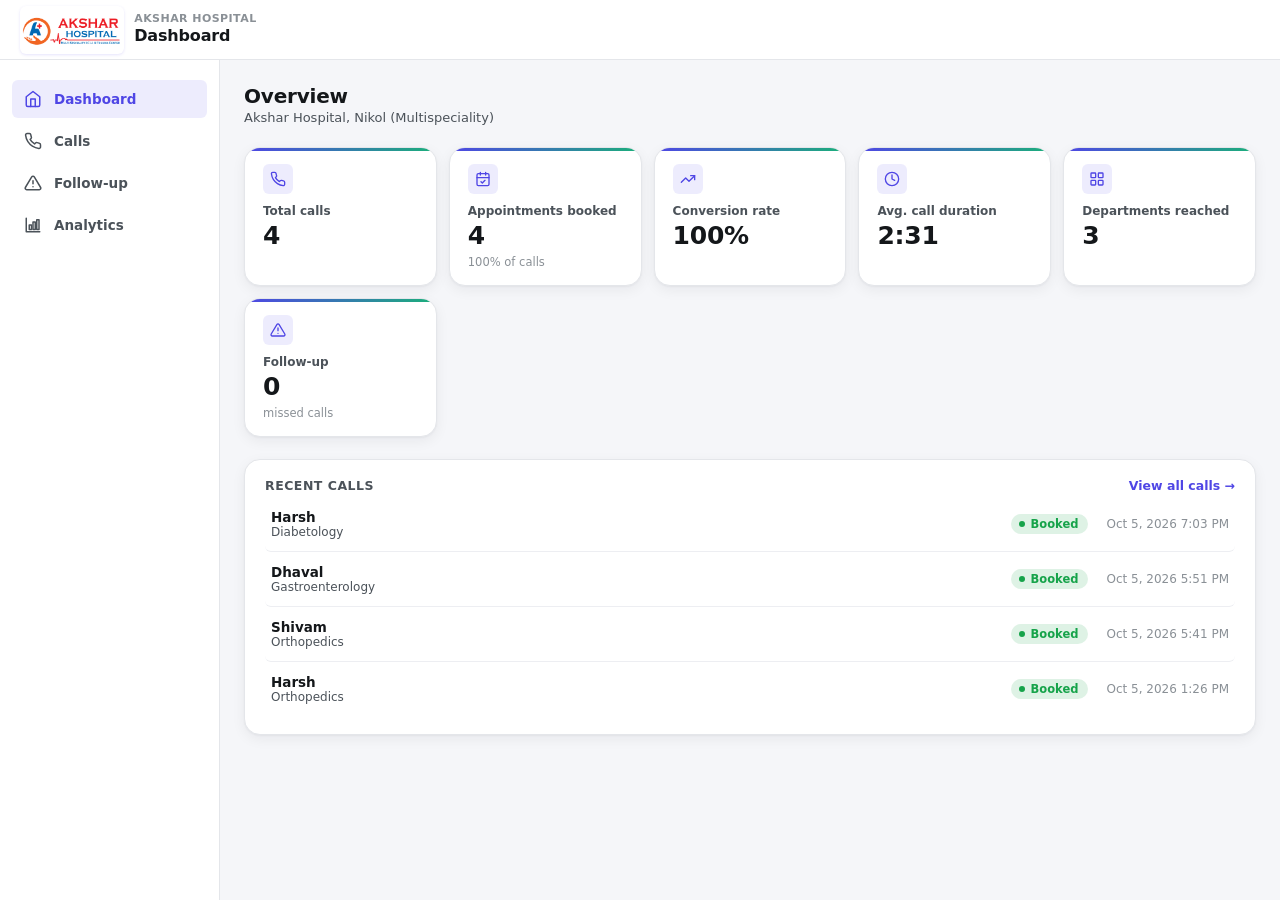
==== dashboard/index.html @ 6be966c0 "Initializing" ====
<!doctype html>
<html lang="en">
<head>
<meta charset="UTF-8" />
<meta name="viewport" content="width=device-width, initial-scale=1.0" />
<title>Dashboard — Akshar Hospital Call Analytics</title>
<link rel="stylesheet" href="assets/app.css" />
</head>
<body data-page="dashboard" data-title="Dashboard" data-show-range="false">
<div class="app-shell">
  <div class="body-row">
    <main class="page-content" id="page-content">
      <div class="page-inner">

        <div class="page-header">
          <div>
            <h1>Overview</h1>
            <p>Akshar Hospital, Nikol (Multispeciality)</p>
          </div>
        </div>

        <div class="kpi-row" id="kpi-row"></div>

        <div class="card">
          <div class="section-header">
            <h2 style="margin:0;">Recent calls</h2>
            <a class="view-all" href="calls.html">View all calls →</a>
          </div>
          <div class="recent-list" id="recent-list"></div>
        </div>


      </div>
    </main>
  </div>
</div>

<script src="calls_data.js"></script>
<script src="assets/dashboard-lib.js"></script>
<script src="assets/layout.js"></script>
<script>
(function () {
  const lib = window.DashboardLib;
  const data = (typeof CALLS_DATA !== "undefined") ? CALLS_DATA : [];

  lib.renderKPIs("kpi-row", data);

  const recent = lib.sortByNewest(data).slice(0, 5);
  const list = document.getElementById("recent-list");
  if (!recent.length) {
    list.innerHTML = `<div class="empty-state">${lib.ICONS.search}<div>No calls yet.</div></div>`;
  } else {
    list.innerHTML = recent.map(r => {
      const when = r.call_datetime_display || r.call_date || "—";
      const who = r.caller_name || "Not given";
      const dept = r.department || "—";
      return `
        <a class="recent-item" href="call.html?id=${encodeURIComponent(r.id)}">
          <div class="who">
            <div class="who-text">
              <div class="name">${lib.escapeHtml(who)}</div>
              <div class="meta">${lib.escapeHtml(dept)}</div>
            </div>
          </div>
          <div class="recent-right">
            ${lib.statusBadge(r)}
            <span class="when">${lib.escapeHtml(when)}</span>
          </div>
        </a>
      `;
    }).join("");
  }
})();
</script>
</body>
</html>
---- dashboard/assets/app.css ----
/* Shared styles for all dashboard pages. Deliberately a single formal
   light theme — white cards on a soft neutral page, no dark-mode switch. */
:root {
  color-scheme: light;
  --page:           #f5f6f9;
  --surface-1:      #ffffff;
  --surface-2:      #fbfbfd;
  --text-primary:   #14171a;
  --text-secondary: #4b5259;
  --muted:          #8a9096;
  --gridline:       #edeef2;
  --baseline:       #d7dbde;
  --border:         #e4e6ea;

  --accent:         #4f46e5; /* indigo — AI/voice identity */
  --accent-dark:    #3f37c9;
  --accent-soft:    color-mix(in srgb, var(--accent) 10%, transparent);
  --accent-soft-2:  color-mix(in srgb, var(--accent) 6%, transparent);

  --series-1:       #4f46e5;
  --series-2:       #eb6834;
  --series-3:       #1baf7a;
  --status-good:    #16a34a;
  --status-good-soft: color-mix(in srgb, var(--status-good) 14%, transparent);
  --status-warning: #f59e0b;
  --status-critical:#dc2626;
  --status-critical-soft: color-mix(in srgb, var(--status-critical) 12%, transparent);
  --chip-bg:        #f1f2f8;

  --radius-sm: 6px;
  --radius-md: 10px;
  --radius-lg: 16px;

  --shadow-sm: 0 1px 2px rgba(16, 24, 32, 0.04);
  --shadow-md: 0 1px 2px rgba(16, 24, 32, 0.04), 0 4px 14px rgba(16, 24, 32, 0.06);
  --shadow-lg: 0 2px 4px rgba(16, 24, 32, 0.05), 0 12px 28px rgba(16, 24, 32, 0.08);
  --card-shadow: var(--shadow-md);

  --sidebar-w: 220px;
  --topbar-h: 60px;
}

* { box-sizing: border-box; }
html, body { height: 100%; }
body {
  margin: 0;
  font-family: system-ui, -apple-system, "Segoe UI", sans-serif;
  background: var(--page);
  color: var(--text-primary);
  -webkit-font-smoothing: antialiased;
}
a { color: var(--accent); }
button { font-family: inherit; }
:focus-visible { outline: 2px solid var(--accent); outline-offset: 2px; border-radius: 4px; }

/* ================= App shell (sidebar + topbar) ================= */
.app-shell { min-height: 100vh; display: flex; flex-direction: column; }

.topbar {
  height: var(--topbar-h); flex: 0 0 auto; display: flex; align-items: center; gap: 14px;
  padding: 0 20px; background: var(--surface-1); border-bottom: 1px solid var(--border);
  position: sticky; top: 0; z-index: 30;
}
.icon-btn {
  display: inline-flex; align-items: center; justify-content: center; width: 34px; height: 34px;
  border-radius: var(--radius-sm); border: 1px solid transparent; background: transparent; color: var(--text-secondary);
  cursor: pointer; transition: background 0.12s ease, color 0.12s ease; flex: 0 0 auto;
}
.icon-btn svg { width: 18px; height: 18px; }
.icon-btn:hover { background: var(--accent-soft-2); color: var(--text-primary); }
.topbar .menu-btn { display: none; }
.topbar .brand { display: flex; align-items: center; gap: 10px; min-width: 0; }
.topbar .brand-mark {
  flex: 0 0 auto; width: auto; height: 48px; border-radius: var(--radius-sm);
  background: #fff; color: #fff; padding: 2px;
  display: flex; align-items: center; justify-content: center; overflow: hidden;
  box-shadow: 0 1px 3px color-mix(in srgb, var(--accent) 15%, transparent);
}
.topbar .brand-mark svg { width: 16px; height: 16px; }
.topbar .brand-mark img { width: auto; height: 100%; object-fit: contain; }
.topbar .brand-text { min-width: 0; }
.topbar .brand-name { font-size: 11px; font-weight: 700; color: var(--muted); text-transform: uppercase; letter-spacing: 0.04em; line-height: 1.3; }
.topbar .page-title { font-size: 16px; font-weight: 700; letter-spacing: -0.01em; line-height: 1.3; white-space: nowrap; overflow: hidden; text-overflow: ellipsis; }
.topbar .spacer { flex: 1 1 auto; }
.range-chip {
  display: inline-flex; align-items: center; gap: 6px; background: var(--surface-2); border: 1px solid var(--border);
  border-radius: 999px; padding: 7px 14px; font-size: 12.5px; font-weight: 600; color: var(--text-secondary); white-space: nowrap;
}
.range-chip svg { width: 14px; height: 14px; color: var(--muted); flex: 0 0 auto; }

.body-row { flex: 1 1 auto; display: flex; min-height: 0; position: relative; }

.sidebar {
  position: relative;
  flex: 0 0 var(--sidebar-w); width: var(--sidebar-w); background: var(--surface-1); border-right: 1px solid var(--border);
  display: flex; flex-direction: column; padding: 16px 12px;
}
.sidebar nav { display: flex; flex-direction: column; gap: 4px; flex: 1 1 auto; margin-top: 4px; }
.sidebar .nav-link {
  display: flex; align-items: center; gap: 12px; padding: 10px 12px; border-radius: var(--radius-sm);
  color: var(--text-secondary); text-decoration: none; font-size: 13.5px; font-weight: 600;
  transition: background 0.12s ease, color 0.12s ease; white-space: nowrap; overflow: hidden;
}
.sidebar .nav-link .nav-icon { flex: 0 0 auto; width: 18px; height: 18px; display: flex; }
.sidebar .nav-link .nav-icon svg { width: 18px; height: 18px; }
.sidebar .nav-link:hover { background: var(--accent-soft-2); color: var(--text-primary); }
.sidebar .nav-link.active { background: var(--accent-soft); color: var(--accent); }

.sidebar-backdrop {
  position: fixed; inset: 0; background: rgba(20, 23, 26, 0.45); z-index: 35; opacity: 0; pointer-events: none;
  transition: opacity 0.18s ease;
}
.sidebar-backdrop.visible { opacity: 1; pointer-events: auto; }

main.page-content { flex: 1 1 auto; min-width: 0; padding: 24px 24px 64px; }
.page-inner { max-width: 1180px; margin: 0 auto; }

@media (max-width: 880px) {
  .topbar .menu-btn { display: inline-flex; }
  .sidebar {
    position: fixed; top: 0; left: 0; bottom: 0; z-index: 40; width: 240px; flex-basis: 240px;
    transform: translateX(-100%); box-shadow: var(--shadow-lg);
  }
  .sidebar.mobile-open { transform: translateX(0); }
  main.page-content { padding: 18px 16px 48px; }
}

/* ================= Page header (per-page intro line) ================= */
.page-header { display: flex; align-items: flex-end; justify-content: space-between; gap: 16px; margin-bottom: 22px; flex-wrap: wrap; }
.page-header h1 { font-size: 20px; font-weight: 700; margin: 0 0 2px; letter-spacing: -0.01em; }
.page-header p { margin: 0; color: var(--text-secondary); font-size: 13px; }

/* ================= KPI tiles ================= */
.kpi-row { display: grid; grid-template-columns: repeat(auto-fit, minmax(170px, 1fr)); gap: 12px; margin-bottom: 22px; }
.kpi-tile {
  position: relative; overflow: hidden;
  background: var(--surface-1); border: 1px solid var(--border); border-radius: var(--radius-lg);
  padding: 16px 18px; box-shadow: var(--card-shadow);
  transition: box-shadow 0.15s ease, transform 0.15s ease;
}
.kpi-tile:hover { box-shadow: var(--shadow-lg); transform: translateY(-1px); }
.kpi-tile-link { cursor: pointer; }
.kpi-tile-link:hover { border-color: var(--accent); }
.kpi-tile-link:focus-visible { outline: 2px solid var(--accent); outline-offset: 2px; }
.kpi-tile::before {
  content: ""; position: absolute; inset: 0 0 auto 0; height: 3px;
  background: linear-gradient(90deg, var(--accent), var(--series-3));
}
.kpi-tile .icon {
  width: 30px; height: 30px; border-radius: var(--radius-sm); margin-bottom: 10px;
  background: var(--accent-soft); color: var(--accent);
  display: flex; align-items: center; justify-content: center;
}
.kpi-tile .icon svg { width: 16px; height: 16px; }
.kpi-tile .label { font-size: 12px; color: var(--text-secondary); margin-bottom: 4px; font-weight: 600; }
.kpi-tile .value { font-size: 25px; font-weight: 700; line-height: 1.15; letter-spacing: -0.01em; }
.kpi-tile .sub { font-size: 11.5px; color: var(--muted); margin-top: 4px; }

/* ================= Chart row / cards ================= */
.chart-row { display: grid; grid-template-columns: 1.2fr 1fr; gap: 14px; margin-bottom: 22px; align-items: stretch; }
@media (max-width: 820px) { .chart-row { grid-template-columns: 1fr; } }
.card {
  background: var(--surface-1); border: 1px solid var(--border); border-radius: var(--radius-lg);
  padding: 18px 20px; box-shadow: var(--card-shadow); margin-bottom: 22px;
}
.card:last-child { margin-bottom: 0; }
.chart-row .card { margin-bottom: 0; }
.card h2 {
  font-size: 12.5px; font-weight: 700; margin: 0 0 14px; color: var(--text-secondary);
  text-transform: uppercase; letter-spacing: 0.04em;
}

.bar-row { display: flex; align-items: center; gap: 10px; margin-bottom: 12px; position: relative; }
.bar-row:last-child { margin-bottom: 0; }
.bar-row .bar-label {
  width: 128px; flex: 0 0 128px; font-size: 12.5px; color: var(--text-secondary);
  text-align: right; padding-right: 2px; line-height: 1.3;
}
.bar-track { flex: 1; height: 16px; background: var(--gridline); border-radius: 999px; overflow: hidden; }
.bar-fill {
  height: 100%; border-radius: 999px; min-width: 6px;
  background: linear-gradient(90deg, var(--accent), color-mix(in srgb, var(--accent) 60%, var(--series-3)));
  transition: width 0.5s cubic-bezier(0.22, 1, 0.36, 1);
}
.bar-count { width: 26px; flex: 0 0 26px; font-size: 12.5px; color: var(--text-secondary); font-variant-numeric: tabular-nums; font-weight: 600; }

.outcome-bar { height: 20px; border-radius: 999px; overflow: hidden; display: flex; background: var(--gridline); margin-bottom: 12px; }
.outcome-seg { height: 100%; transition: width 0.5s cubic-bezier(0.22, 1, 0.36, 1); }
.outcome-seg.booked { background: linear-gradient(90deg, var(--status-good), color-mix(in srgb, var(--status-good) 70%, var(--series-3))); }
.outcome-seg.pending { background: var(--muted); opacity: 0.55; }
.legend { display: flex; gap: 18px; font-size: 12.5px; color: var(--text-secondary); flex-wrap: wrap; }
.legend .swatch { width: 10px; height: 10px; border-radius: 3px; display: inline-block; margin-right: 6px; vertical-align: middle; }
.outcome-pct { font-size: 32px; font-weight: 700; margin: 2px 0 8px; letter-spacing: -0.01em; }

/* ================= Filters ================= */
.filters { display: flex; gap: 10px; flex-wrap: wrap; margin-bottom: 16px; }
.filters .field { position: relative; }
.filters input, .filters select {
  background: var(--surface-2); border: 1px solid var(--border); color: var(--text-primary);
  border-radius: var(--radius-sm); padding: 9px 12px; font-size: 13px; font-family: inherit;
  height: 38px; transition: border-color 0.15s ease, background 0.15s ease;
}
.filters input:hover, .filters select:hover { border-color: var(--muted); }
.filters input:focus, .filters select:focus { background: var(--surface-1); border-color: var(--accent); }
.filters .field.search { flex: 1; min-width: 220px; }
.filters .field.search svg {
  position: absolute; left: 11px; top: 50%; transform: translateY(-50%);
  width: 14px; height: 14px; color: var(--muted); pointer-events: none;
}
.filters .field.search input { width: 100%; padding-left: 32px; }
.filters select { cursor: pointer; }

/* ================= Table ================= */
.table-scroll { overflow-x: auto; }
table { width: 100%; border-collapse: collapse; font-size: 13px; }
thead th {
  text-align: left; font-size: 11px; text-transform: uppercase; letter-spacing: 0.04em;
  color: var(--muted); font-weight: 700; padding: 8px 10px; border-bottom: 1px solid var(--baseline);
  white-space: nowrap;
}
tbody td { padding: 12px 10px; border-bottom: 1px solid var(--gridline); vertical-align: top; }
tbody tr.call-row { cursor: pointer; transition: background 0.12s ease; }
tbody tr.call-row:hover { background: var(--accent-soft-2); }
tbody tr.call-row:focus-visible { outline-offset: -2px; }
.phone-cell { font-variant-numeric: tabular-nums; }
.badge {
  display: inline-flex; align-items: center; gap: 6px; padding: 3px 10px 3px 8px;
  border-radius: 999px; font-size: 11.5px; font-weight: 700;
}
.badge .dot { width: 6px; height: 6px; border-radius: 50%; flex: 0 0 auto; }
.badge.booked { background: var(--status-good-soft); color: var(--status-good); }
.badge.booked .dot { background: var(--status-good); }
.badge.pending { background: var(--chip-bg); color: var(--text-secondary); }
.badge.pending .dot { background: var(--muted); }
.badge.missed { background: color-mix(in srgb, var(--status-warning) 16%, transparent); color: var(--status-warning); }
.badge.missed .dot { background: var(--status-warning); }
.muted-cell { color: var(--muted); }

/* ================= Call detail content (used inline or standalone) ================= */
.detail-panel { padding: 0; }
.detail-grid { display: grid; grid-template-columns: 1fr 1fr; gap: 22px; }
@media (max-width: 700px) { .detail-grid { grid-template-columns: 1fr; } }
.detail-grid h3 { font-size: 11px; text-transform: uppercase; letter-spacing: 0.04em; color: var(--muted); margin: 0 0 8px; font-weight: 700; }
.detail-grid h3:not(:first-child) { margin-top: 16px; }
.detail-grid p { margin: 0 0 4px; color: var(--text-secondary); line-height: 1.55; }
.chips { display: flex; flex-wrap: wrap; gap: 6px; margin-bottom: 4px; }
.chip { background: var(--chip-bg); color: var(--text-secondary); font-size: 12px; font-weight: 600; padding: 4px 10px; border-radius: 999px; }
audio { width: 100%; height: 36px; margin-top: 4px; accent-color: var(--accent); }
a.transcript-link { font-size: 12.5px; color: var(--accent); text-decoration: none; font-weight: 600; }
a.transcript-link:hover { text-decoration: underline; }
button.transcript-toggle {
  display: inline-flex; align-items: center; gap: 6px;
  font-size: 12.5px; font-weight: 600; font-family: inherit; color: var(--accent); background: var(--surface-1);
  border: 1px solid var(--border); border-radius: var(--radius-sm); padding: 7px 12px; cursor: pointer;
  transition: background 0.15s ease, border-color 0.15s ease;
}
button.transcript-toggle svg { width: 12px; height: 12px; transition: transform 0.15s ease; }
button.transcript-toggle[aria-expanded="true"] svg { transform: rotate(180deg); }
button.transcript-toggle:hover { background: var(--accent-soft-2); border-color: var(--accent); }
pre.transcript-pane {
  margin: 10px 0 0; max-height: 340px; overflow-y: auto; white-space: pre-wrap; word-break: break-word;
  background: var(--surface-1); border: 1px solid var(--border); border-radius: var(--radius-sm); padding: 12px 14px;
  font-size: 12px; line-height: 1.6; color: var(--text-secondary); font-family: inherit;
}
pre.transcript-pane.is-error {
  display: flex; align-items: flex-start; gap: 8px;
  background: var(--status-critical-soft); border-color: color-mix(in srgb, var(--status-critical) 30%, var(--border));
  color: var(--status-critical); white-space: normal;
}
pre.transcript-pane.is-error svg { width: 15px; height: 15px; flex: 0 0 auto; margin-top: 1px; }

/* ================= Back link (Call Details page) ================= */
.back-link {
  display: inline-flex; align-items: center; gap: 6px; font-size: 13px; font-weight: 600;
  color: var(--text-secondary); text-decoration: none; margin-bottom: 16px;
}
.back-link svg { width: 15px; height: 15px; }
.back-link:hover { color: var(--accent); }

/* ================= Recent calls (Dashboard) ================= */
.section-header { display: flex; align-items: center; justify-content: space-between; margin-bottom: 4px; }
.section-header .view-all { font-size: 12.5px; font-weight: 600; color: var(--accent); text-decoration: none; }
.section-header .view-all:hover { text-decoration: underline; }
.recent-list { display: flex; flex-direction: column; }
.recent-item {
  display: flex; align-items: center; justify-content: space-between; gap: 14px; padding: 12px 6px;
  border-bottom: 1px solid var(--gridline); text-decoration: none; color: inherit; border-radius: var(--radius-sm);
  transition: background 0.12s ease;
}
.recent-item:last-child { border-bottom: none; }
.recent-item:hover { background: var(--accent-soft-2); }
.recent-item .who { display: flex; align-items: center; gap: 10px; min-width: 0; }
.recent-item .who-text { min-width: 0; }
.recent-item .name { font-weight: 600; font-size: 13.5px; white-space: nowrap; overflow: hidden; text-overflow: ellipsis; }
.recent-item .meta { font-size: 12px; color: var(--text-secondary); white-space: nowrap; overflow: hidden; text-overflow: ellipsis; }
.recent-item .when { font-size: 12px; color: var(--muted); white-space: nowrap; flex: 0 0 auto; margin-left: 8px; }
.recent-item .recent-right { display: flex; align-items: center; gap: 10px; flex: 0 0 auto; }

/* ================= Empty / not-found states ================= */
.empty-state { text-align: center; padding: 48px 0; color: var(--muted); font-size: 13.5px; }
.empty-state svg { width: 30px; height: 30px; margin-bottom: 10px; color: var(--muted); opacity: 0.7; }

/* ================= Footer ================= */
footer.note { margin-top: 8px; font-size: 12px; color: var(--muted); text-align: center; line-height: 1.6; }
footer.note code { background: var(--chip-bg); padding: 1px 5px; border-radius: 4px; font-size: 11.5px; }

/* ================= Responsive: table becomes a card list ================= */
@media (max-width: 700px) {
  .filters .field.search { flex-basis: 100%; }
  .table-scroll { overflow-x: visible; }
  table, tbody, tbody tr.call-row { display: block; width: 100%; }
  thead { display: none; }
  tbody tr.call-row {
    border: 1px solid var(--border); border-radius: var(--radius-md); margin-bottom: 10px;
    padding: 4px 4px; box-shadow: var(--shadow-sm);
  }
  tbody tr.call-row:hover { background: var(--surface-1); }
  tbody td {
    display: flex; justify-content: space-between; align-items: center; gap: 12px;
    padding: 9px 12px; border-bottom: 1px solid var(--gridline); text-align: right;
  }
  tbody td:last-child { border-bottom: none; }
  tbody td::before {
    content: attr(data-label); font-size: 11px; font-weight: 700; text-transform: uppercase;
    letter-spacing: 0.03em; color: var(--muted); text-align: left; flex: 0 0 auto;
  }
}
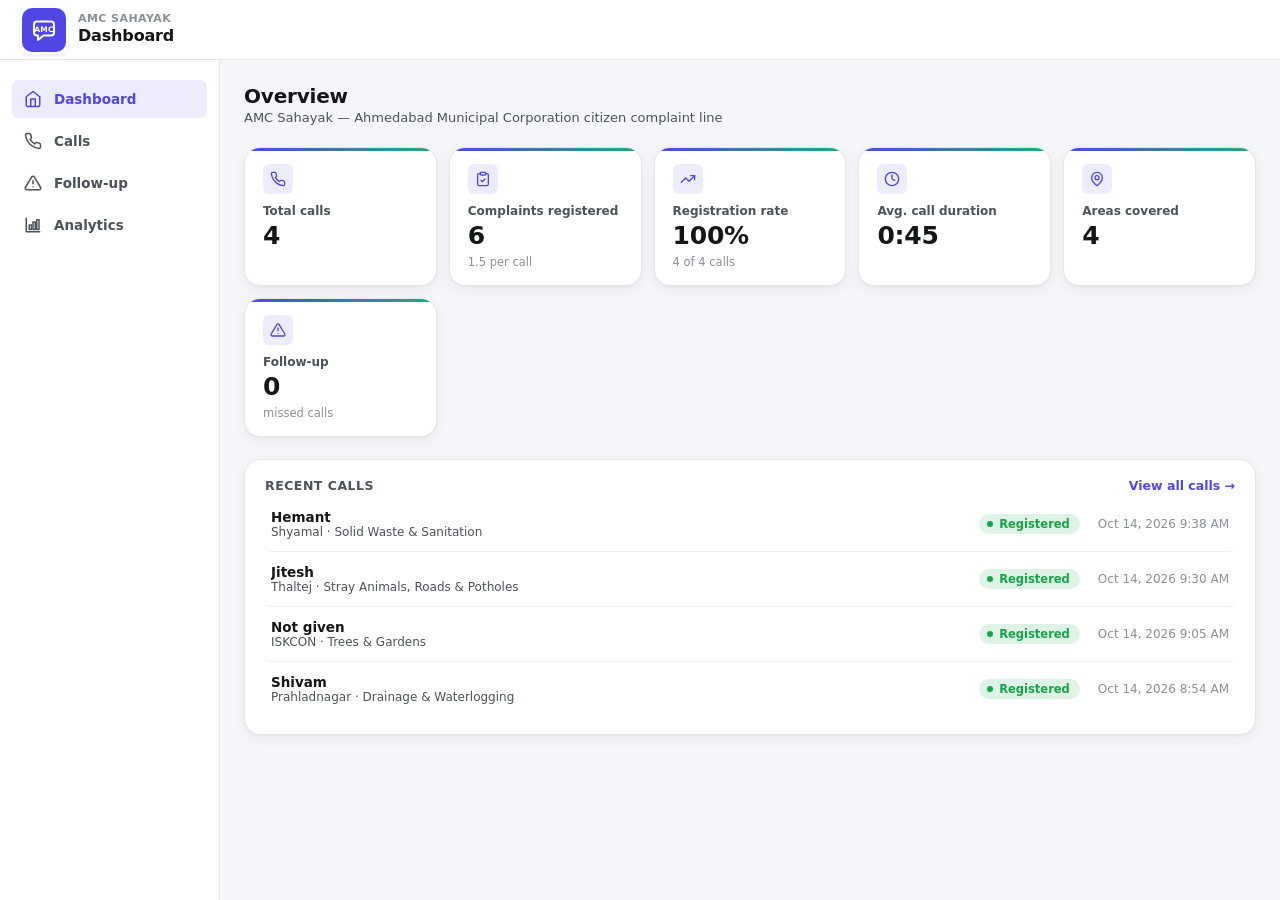
==== commit fea4138d: "data_added_of_amc" ====
--- a/dashboard/index.html
+++ b/dashboard/index.html
@@ -3,7 +3,7 @@
 <head>
 <meta charset="UTF-8" />
 <meta name="viewport" content="width=device-width, initial-scale=1.0" />
-<title>Dashboard — Akshar Hospital Call Analytics</title>
+<title>Dashboard — AMC Sahayak Call Analytics</title>
 <link rel="stylesheet" href="assets/app.css" />
 </head>
 <body data-page="dashboard" data-title="Dashboard" data-show-range="false">
@@ -15,7 +15,7 @@
         <div class="page-header">
           <div>
             <h1>Overview</h1>
-            <p>Akshar Hospital, Nikol (Multispeciality)</p>
+            <p>AMC Sahayak — Ahmedabad Municipal Corporation citizen complaint line</p>
           </div>
         </div>
 
@@ -53,7 +53,7 @@
     list.innerHTML = recent.map(r => {
       const when = r.call_datetime_display || r.call_date || "—";
       const who = r.caller_name || "Not given";
-      const dept = r.department || "—";
+      const dept = [r.area, lib.categoriesOf(r).join(", ")].filter(Boolean).join(" · ") || "—";
       return `
         <a class="recent-item" href="call.html?id=${encodeURIComponent(r.id)}">
           <div class="who">
--- a/dashboard/assets/app.css
+++ b/dashboard/assets/app.css
@@ -186,7 +186,7 @@
 
 .outcome-bar { height: 20px; border-radius: 999px; overflow: hidden; display: flex; background: var(--gridline); margin-bottom: 12px; }
 .outcome-seg { height: 100%; transition: width 0.5s cubic-bezier(0.22, 1, 0.36, 1); }
-.outcome-seg.booked { background: linear-gradient(90deg, var(--status-good), color-mix(in srgb, var(--status-good) 70%, var(--series-3))); }
+.outcome-seg.registered { background: linear-gradient(90deg, var(--status-good), color-mix(in srgb, var(--status-good) 70%, var(--series-3))); }
 .outcome-seg.pending { background: var(--muted); opacity: 0.55; }
 .legend { display: flex; gap: 18px; font-size: 12.5px; color: var(--text-secondary); flex-wrap: wrap; }
 .legend .swatch { width: 10px; height: 10px; border-radius: 3px; display: inline-block; margin-right: 6px; vertical-align: middle; }
@@ -228,8 +228,8 @@
   border-radius: 999px; font-size: 11.5px; font-weight: 700;
 }
 .badge .dot { width: 6px; height: 6px; border-radius: 50%; flex: 0 0 auto; }
-.badge.booked { background: var(--status-good-soft); color: var(--status-good); }
-.badge.booked .dot { background: var(--status-good); }
+.badge.registered { background: var(--status-good-soft); color: var(--status-good); }
+.badge.registered .dot { background: var(--status-good); }
 .badge.pending { background: var(--chip-bg); color: var(--text-secondary); }
 .badge.pending .dot { background: var(--muted); }
 .badge.missed { background: color-mix(in srgb, var(--status-warning) 16%, transparent); color: var(--status-warning); }
@@ -245,6 +245,7 @@
 .detail-grid p { margin: 0 0 4px; color: var(--text-secondary); line-height: 1.55; }
 .chips { display: flex; flex-wrap: wrap; gap: 6px; margin-bottom: 4px; }
 .chip { background: var(--chip-bg); color: var(--text-secondary); font-size: 12px; font-weight: 600; padding: 4px 10px; border-radius: 999px; }
+.complaint-list { margin: 0 0 4px; padding-left: 18px; font-size: 14px; line-height: 1.6; }
 audio { width: 100%; height: 36px; margin-top: 4px; accent-color: var(--accent); }
 a.transcript-link { font-size: 12.5px; color: var(--accent); text-decoration: none; font-weight: 600; }
 a.transcript-link:hover { text-decoration: underline; }
